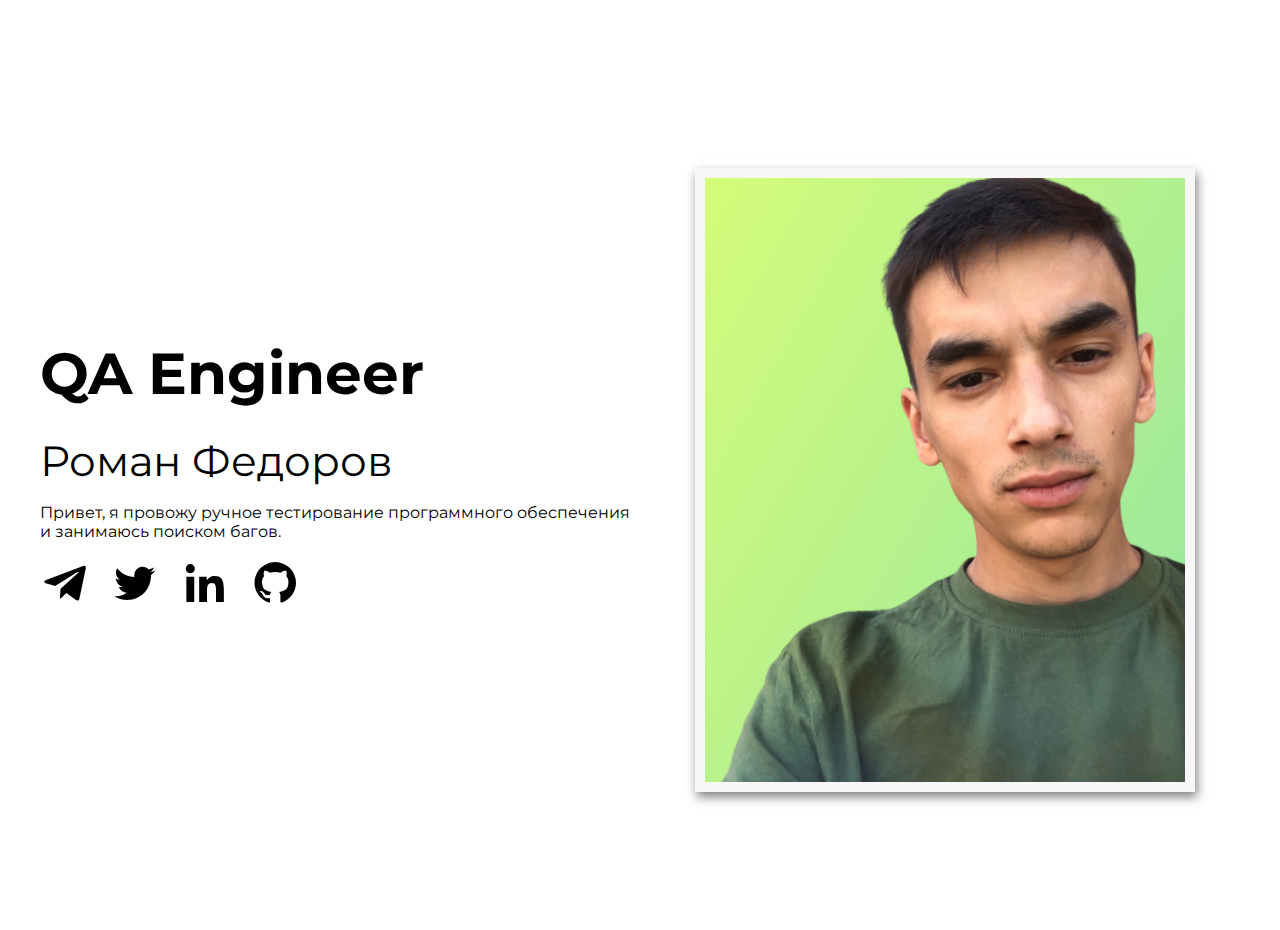
==== index.html @ 521d2fcc "Файлы сайта-визитки" ====
<!DOCTYPE html>
<html lang="en">

<head>
  <meta charset="UTF-8">
  <meta name="viewport" content="width=device-width, initial-scale=1.0">
  <title>Сайт визитка Романа Федорова</title>

  <link rel="preconnect" href="https://fonts.gstatic.com">
  <link href="https://fonts.googleapis.com/css2?family=Montserrat:wght@300;400;500;600;700&display=swap"
    rel="stylesheet">
  <link rel="stylesheet" href="https://cdn.jsdelivr.net/npm/boxicons@latest/css/boxicons.min.css">

  <link rel="stylesheet" href="style.css">
  <link rel="apple-touch-icon" sizes="152x152" href="favicons/">
  <link rel="icon" type="image/png" sizes="32x32" href="favicons/favicon-32x32.png">
  <link rel="icon" type="image/png" sizes="16x16" href="favicons/favicon-16x16.png">
  <link rel="manifest" href="favicons/site.webmanifest">
  <link rel="mask-icon" href="favicons/safari-pinned-tab.svg" color="#5bbad5">
  <meta name="msapplication-TileColor" content="#da532c">
  <meta name="theme-color" content="#ffffff">
</head>

<body>

  <header class="header">
    <span class="logo"></span>
  </header>

  <div class="hero">
    <div class="container hero__container">
      <div class="hero__about">
        <h1 class="hero__title">QA Engineer</h1>
        <h2 class="hero__subtitle">Роман Федоров</h2>
        <p class="hero__description">
          Привет, я провожу ручное тестирование программного обеспечения и занимаюсь поиском багов.  
        </p>


        <div class="hero__links">
          <a class="hero__link" href="https://t.me/rmqrmq" target="_blank"><i class='bx bxl-telegram'></i></a>
          <a class="hero__link" href="https://twitter.com/"><i class='bx bxl-twitter'></i></a>
          <a class="hero__link" href="https://www.linkedin.com/in//"><i class='bx bxl-linkedin'></i></a>
          <a class="hero__link" href="https://github.com/rmqrmq/"><i class='bx bxl-github'></i></a>
        </div>


      </div>

      <div class="hero__box">
        <img class="hero__box-img" src="24.png" alt="">
      </div>

    </div>

  </div>



</body>

</html>
---- style.css ----
*,
::before,
::after {
  box-sizing: border-box;
}

body {
  margin: 0;
  font-family: 'Montserrat', sans-serif;
}

img {
  width: 100%;
  height: 100%;
}

h1,
h2,
h3 {
  margin: 0;
}


.header {
  width: 100%;
  padding: 15px 0;


  display: flex;
  justify-content: center;
  align-items: center;

  font-size: 24px;
  font-weight: 300;
  color: rgb(124, 124, 124);
}

.hero {
  min-height: 100vh;
  display: flex;
  justify-content: center;
  align-items: center;
}

.container {
  max-width: 1230px;
  width: 100%;
  margin: 0 auto;
  padding: 0 15px;
}

.hero__container {
  display: grid;
  grid-template-columns: repeat(auto-fit, minmax( 290px,1fr));
  grid-gap: 20px;
}


.hero__about {
  display: flex;
  flex-direction: column;
  justify-content: center;

}

.hero__title {
  font-size: 58px;
  line-height: 1.1;

  margin-bottom: 30px;
}

.hero__prof {
  color: #4facfe;
  white-space: nowrap;
}

.hero__subtitle {
  font-size: 42px;
  font-weight: 400;
}

.hero__links {
  display: flex;
}

.hero__link {
  margin-right: 20px;

  font-size: 50px;
  color: rgb(0, 0, 0);
}

.hero__link:hover {
  color: #13db4f;
}


.hero__box {
  max-width: 500px;
  justify-self: center;
  overflow: hidden;
  border: 10px solid rgb(247, 247, 247);

  background-image: linear-gradient(120deg, #d4fc79 0%, #96e6a1 100%);

  animation: ava-animate 5s infinite alternate;
  box-shadow: 2px 5px 10px rgba(0, 0, 0, 0.5);
}

.hero__box-img {
  animation: ava-bg 6s infinite alternate;
}

@media screen and (max-width: 978px) {
  .hero {
    padding-top: 30px;
  }

  .hero__container {
    grid-row-gap: 20px;
  }

  .hero__title {
    font-size: 28px;
    margin-bottom: 10px;
  }

  .hero__subtitle {
    font-size: 18px;
    font-weight: 400;
  }

  .hero__description {
    font-size: 14px;
  }

  .hero__about {
    text-align: center;
  }

  .hero__links {
    justify-content: center;
  }

  .hero__box {
    max-width: 350px;
    justify-self: center;
  }
}



@keyframes ava-animate {
  0% {
    border-radius: 59% 41% 33% 67% / 61% 78% 22% 39%;
  }

  30% {
    border-radius: 88% 12% 57% 43% / 58% 54% 46% 42%;
  }

  60% {
    border-radius: 77% 23% 28% 72% / 30% 78% 22% 70%;
  }

  100% {
    border-radius: 40% 60% 72% 28% / 63% 22% 78% 37%;
  }
}

@keyframes ava-bg {
  from {
    backdrop-filter: hue-rotate(0);
  }

  to {
    backdrop-filter: hue-rotate(90deg);
  }
}
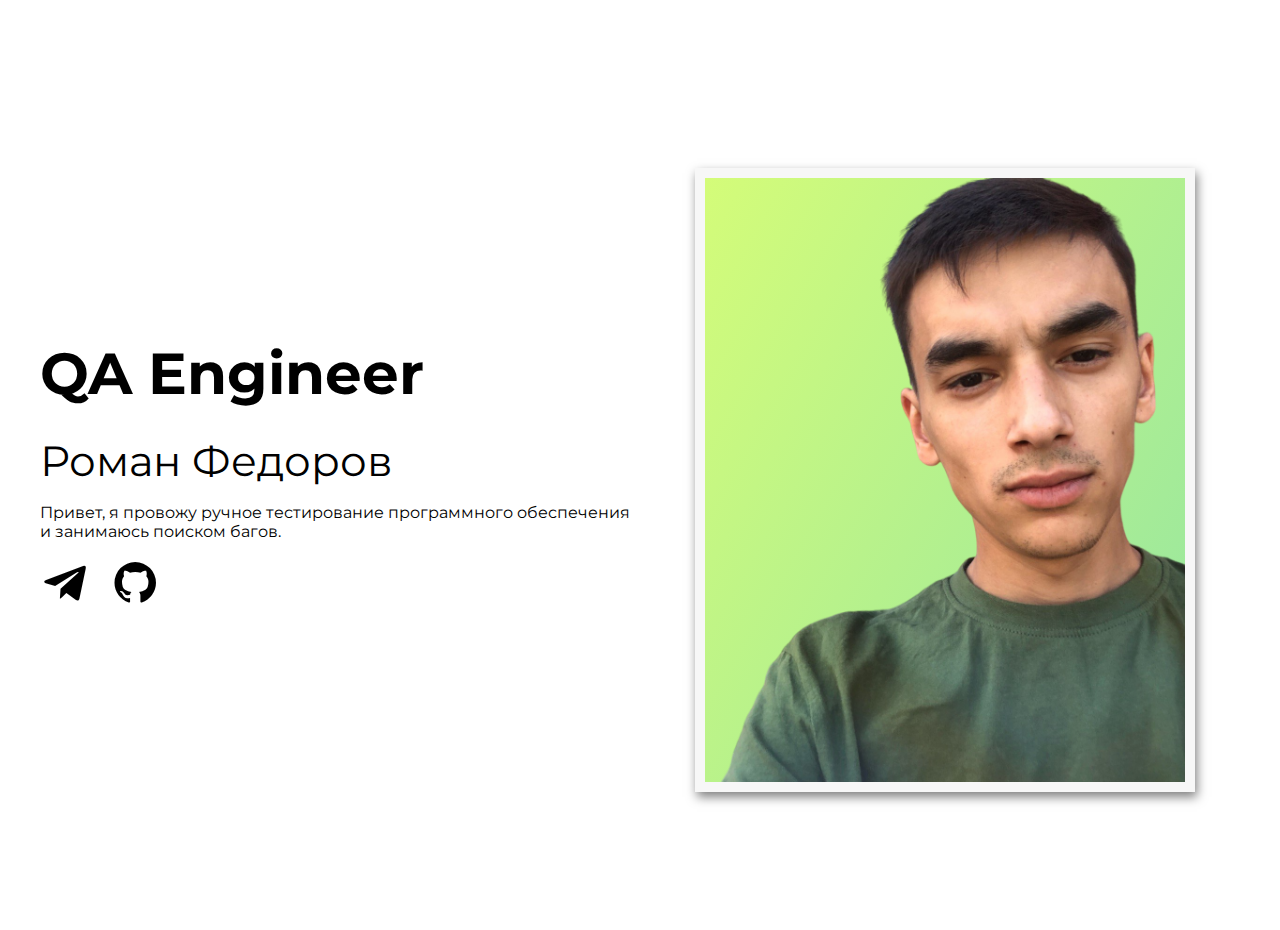
==== commit 56779b1c: "delete icons" ====
--- a/index.html
+++ b/index.html
@@ -39,8 +39,6 @@
 
         <div class="hero__links">
           <a class="hero__link" href="https://t.me/rmqrmq" target="_blank"><i class='bx bxl-telegram'></i></a>
-          <a class="hero__link" href="https://twitter.com/"><i class='bx bxl-twitter'></i></a>
-          <a class="hero__link" href="https://www.linkedin.com/in//"><i class='bx bxl-linkedin'></i></a>
           <a class="hero__link" href="https://github.com/rmqrmq/"><i class='bx bxl-github'></i></a>
         </div>
 
